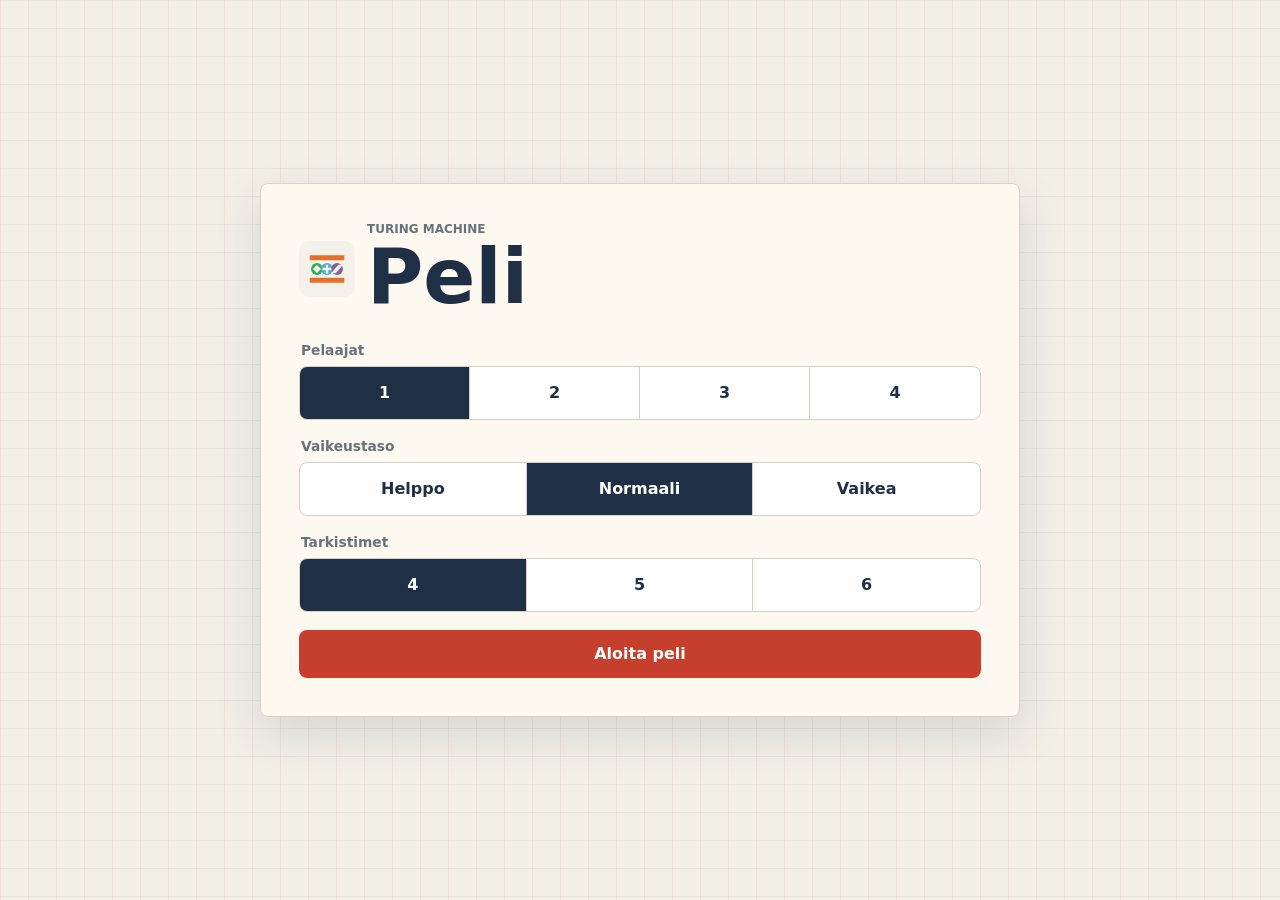
==== game/index.html @ 0ffe121a "the end fix" ====
<!doctype html>
<html lang="fi">
  <head>
    <meta charset="utf-8">
    <meta name="viewport" content="width=device-width, initial-scale=1, viewport-fit=cover">
    <meta name="theme-color" content="#f2efe7">
    <meta name="apple-mobile-web-app-capable" content="yes">
    <meta name="apple-mobile-web-app-status-bar-style" content="default">
    <meta name="apple-mobile-web-app-title" content="Turing-peli">
    <title>Turing-peli</title>
    <link rel="manifest" href="manifest.webmanifest">
    <link rel="apple-touch-icon" href="icons/apple-touch-icon.png">
    <link rel="icon" href="../icon.svg" type="image/svg+xml">
    <link rel="stylesheet" href="styles.css?v=12">
  </head>
  <body>
    <main class="game-shell">
      <section class="setup-screen" id="setup-screen" aria-labelledby="setup-title">
        <div class="setup-card">
          <div class="brand-row">
            <img src="../icon.svg" alt="" class="brand-mark">
            <div>
              <p class="eyebrow">Turing Machine</p>
              <h1 id="setup-title">Peli</h1>
            </div>
          </div>

          <form id="setup-form" class="setup-form" autocomplete="off">
            <fieldset>
              <legend>Pelaajat</legend>
              <div class="segmented player-count" role="radiogroup" aria-label="Pelaajien määrä">
                <label><input type="radio" name="players" value="1" checked><span>1</span></label>
                <label><input type="radio" name="players" value="2"><span>2</span></label>
                <label><input type="radio" name="players" value="3"><span>3</span></label>
                <label><input type="radio" name="players" value="4"><span>4</span></label>
              </div>
            </fieldset>

            <fieldset>
              <legend>Vaikeustaso</legend>
              <div class="segmented" role="radiogroup" aria-label="Vaikeustaso">
                <label><input type="radio" name="difficulty" value="EASY"><span>Helppo</span></label>
                <label><input type="radio" name="difficulty" value="STANDARD" checked><span>Normaali</span></label>
                <label><input type="radio" name="difficulty" value="HARD"><span>Vaikea</span></label>
              </div>
            </fieldset>

            <fieldset>
              <legend>Tarkistimet</legend>
              <div class="segmented" role="radiogroup" aria-label="Tarkistimien määrä">
                <label><input type="radio" name="verifiers" value="4" checked><span>4</span></label>
                <label><input type="radio" name="verifiers" value="5"><span>5</span></label>
                <label><input type="radio" name="verifiers" value="6"><span>6</span></label>
              </div>
            </fieldset>

            <button class="primary-button" type="submit">Aloita peli</button>
          </form>
        </div>
      </section>

      <section class="board-screen" id="board-screen" hidden>
        <aside class="score-panel">
          <div class="brand-row compact">
            <img src="../icon.svg" alt="" class="brand-mark">
            <div>
              <p class="eyebrow">Turing-peli</p>
              <h2 id="round-title">Kierros 1</h2>
            </div>
          </div>
          <div class="players" id="players"></div>
          <button class="ghost-button" id="new-game" type="button">Uusi peli</button>
        </aside>

        <section class="challenge-area" aria-labelledby="challenge-title">
          <div class="challenge-top">
            <div>
              <p class="eyebrow">Haaste</p>
              <h2 id="challenge-title">Valmis</h2>
            </div>
            <div class="symbol-badge" id="symbol-badge">#</div>
          </div>
          <div class="verifier-grid" id="verifier-grid"></div>
        </section>

        <section class="turn-panel" aria-labelledby="turn-title">
          <div class="turn-top">
            <div>
              <p class="eyebrow">Vuoro</p>
              <h2 id="turn-title">Pelaaja 1</h2>
            </div>
            <button class="secondary-button" id="pass-turn" type="button">Vaihda</button>
          </div>

          <div class="code-picker" aria-label="Testattava koodi">
            <div class="code-slot blue">
              <select id="blue-digit" aria-label="Sininen numero" autocomplete="off"></select>
            </div>
            <div class="code-slot yellow">
              <select id="yellow-digit" aria-label="Keltainen numero" autocomplete="off"></select>
            </div>
            <div class="code-slot purple">
              <select id="purple-digit" aria-label="Violetti numero" autocomplete="off"></select>
            </div>
          </div>

          <div class="test-row">
            <select id="verifier-select" aria-label="Valitse tarkistin"></select>
            <button class="primary-button" id="run-test" type="button">Testaa</button>
          </div>

          <div class="result-box" id="result-box">Valitse koodi ja tarkistin.</div>

          <div class="solve-box">
            <p class="eyebrow">Ratkaisuveikkaus</p>
            <div class="guess-row">
              <button class="secondary-button guess-button" data-guess="current" type="button">Arvaa valittu koodi</button>
              <button class="ghost-button" id="reveal-game" type="button">Paljasta itselle</button>
            </div>
          </div>

          <div class="notes">
            <label for="player-notes">Omat muistiinpanot</label>
            <textarea id="player-notes" spellcheck="false"></textarea>
          </div>

          <div class="log-panel">
            <p class="eyebrow">Oma loki</p>
            <ol id="player-log"></ol>
          </div>
        </section>
      </section>
    </main>

    <dialog id="turn-dialog" class="turn-dialog">
      <form method="dialog">
        <p class="eyebrow">Vuoron vaihto</p>
        <h2 id="dialog-title">Pelaaja 1</h2>
        <p id="dialog-copy">Anna iPad seuraavalle pelaajalle.</p>
        <button class="primary-button" value="ready">Aloita vuoro</button>
      </form>
    </dialog>

    <dialog id="end-dialog" class="turn-dialog">
      <form method="dialog">
        <p class="eyebrow" id="end-eyebrow">Peli päättyi</p>
        <h2 id="end-title">Ratkaistu</h2>
        <p id="end-copy"></p>
        <button class="primary-button" value="ok">Sulje</button>
      </form>
    </dialog>

    <script src="../app.js?v=17"></script>
    <script src="game.js?v=14" type="module"></script>
  </body>
</html>
---- game/styles.css ----
:root {
  color-scheme: light;
  --paper: #f2efe7;
  --ink: #1f2f46;
  --muted: #68717d;
  --panel: #fffaf1;
  --line: #d8d0c2;
  --red: #c63f2d;
  --green: #2f9e62;
  --blue: #2f7ea4;
  --violet: #725b9d;
  --orange: #df6f2b;
  --shadow: 0 18px 48px rgba(31, 47, 70, 0.13);
  font-family: ui-sans-serif, system-ui, -apple-system, BlinkMacSystemFont, "Segoe UI", sans-serif;
}

* {
  box-sizing: border-box;
}

[hidden] {
  display: none !important;
}

html,
body {
  height: 100%;
}

body {
  margin: 0;
  color: var(--ink);
  background:
    linear-gradient(90deg, rgba(198, 63, 45, 0.08) 0 1px, transparent 1px 100%),
    linear-gradient(180deg, rgba(31, 47, 70, 0.06) 0 1px, transparent 1px 100%),
    var(--paper);
  background-size: 28px 28px;
}

button,
select,
textarea {
  font: inherit;
}

button {
  border: 0;
  cursor: pointer;
}

.game-shell {
  height: 100vh;
  height: 100dvh;
  overflow: hidden;
  padding: max(14px, env(safe-area-inset-top)) max(14px, env(safe-area-inset-right)) max(14px, env(safe-area-inset-bottom)) max(14px, env(safe-area-inset-left));
}

.setup-screen {
  min-height: 100%;
  display: grid;
  place-items: center;
}

.setup-card,
.score-panel,
.challenge-area,
.turn-panel {
  border: 1px solid var(--line);
  border-radius: 8px;
  background: rgba(255, 250, 241, 0.96);
  box-shadow: var(--shadow);
}

.setup-card {
  width: min(760px, 100%);
  padding: clamp(22px, 4vw, 38px);
}

.brand-row,
.challenge-top,
.turn-top,
.player-card {
  display: flex;
  align-items: center;
  justify-content: space-between;
  gap: 12px;
}

.brand-row {
  justify-content: flex-start;
  margin-bottom: 26px;
}

.brand-row.compact {
  margin-bottom: 18px;
}

.brand-mark {
  width: 56px;
  height: 56px;
}

.eyebrow {
  margin: 0 0 3px;
  color: var(--muted);
  font-size: 0.75rem;
  font-weight: 850;
  letter-spacing: 0;
  text-transform: uppercase;
}

h1,
h2 {
  margin: 0;
  line-height: 1;
  letter-spacing: 0;
}

h1 {
  font-size: clamp(2.5rem, 6vw, 4.8rem);
}

h2 {
  font-size: clamp(1.45rem, 2.4vw, 2.1rem);
}

.setup-form {
  display: grid;
  gap: 18px;
}

fieldset {
  min-width: 0;
  margin: 0;
  padding: 0;
  border: 0;
}

legend,
.notes label {
  display: block;
  margin-bottom: 8px;
  color: var(--muted);
  font-size: 0.86rem;
  font-weight: 800;
}

.segmented {
  display: grid;
  grid-template-columns: repeat(3, minmax(0, 1fr));
  border: 1px solid var(--line);
  border-radius: 8px;
  overflow: hidden;
  background: white;
}

.player-count {
  grid-template-columns: repeat(4, minmax(0, 1fr));
}

.segmented input {
  position: absolute;
  opacity: 0;
  pointer-events: none;
}

.segmented span {
  display: grid;
  min-height: 52px;
  place-items: center;
  border-right: 1px solid var(--line);
  font-size: 1rem;
  font-weight: 850;
}

.segmented label:last-child span {
  border-right: 0;
}

.segmented input:checked + span {
  color: white;
  background: var(--ink);
}

.primary-button,
.secondary-button,
.ghost-button {
  min-height: 48px;
  border-radius: 8px;
  padding: 0 14px;
  font-weight: 850;
}

.primary-button {
  color: white;
  background: var(--red);
}

.primary-button:disabled {
  cursor: default;
  opacity: 0.58;
}

.secondary-button {
  color: var(--ink);
  border: 1px solid var(--line);
  background: white;
}

.ghost-button {
  color: var(--ink);
  border: 1px dashed var(--line);
  background: transparent;
}

.board-screen {
  height: 100%;
  min-height: 0;
  display: grid;
  grid-template-columns: 220px minmax(360px, 1fr) 360px;
  gap: 12px;
}

.score-panel,
.challenge-area,
.turn-panel {
  min-width: 0;
  min-height: 0;
  padding: 16px;
}

.score-panel,
.turn-panel {
  display: flex;
  flex-direction: column;
  gap: 14px;
  overflow-y: auto;
  overscroll-behavior: contain;
}

.challenge-area {
  overflow-y: auto;
  overscroll-behavior: contain;
}

.players {
  display: grid;
  gap: 8px;
}

.player-card {
  min-height: 58px;
  padding: 10px;
  border: 1px solid var(--line);
  border-radius: 8px;
  background: white;
}

.player-card.active {
  border-color: var(--green);
  box-shadow: inset 4px 0 0 var(--green);
}

.player-name {
  font-weight: 900;
}

.player-meta {
  color: var(--muted);
  font-size: 0.78rem;
  font-weight: 750;
}

.symbol-badge {
  width: 50px;
  height: 50px;
  display: grid;
  place-items: center;
  border: 2px solid currentColor;
  border-radius: 8px;
  color: var(--blue);
  background: white;
  font-size: 1.8rem;
  font-weight: 900;
}

.symbol-badge.lozenge {
  color: var(--green);
}

.symbol-badge.pound {
  color: var(--orange);
}

.symbol-badge.slash {
  color: var(--blue);
}

.symbol-badge.currency {
  color: var(--violet);
}

.verifier-grid {
  margin-top: 12px;
  display: grid;
  grid-template-columns: repeat(2, minmax(0, 1fr));
  gap: 9px;
}

.verifier-grid[data-count="5"],
.verifier-grid[data-count="6"] {
  grid-template-columns: repeat(2, minmax(0, 1fr));
}

.verifier-card {
  min-height: 132px;
  padding: 12px;
  border: 1px solid var(--line);
  border-radius: 8px;
  background: white;
}

.verifier-heading {
  display: flex;
  align-items: center;
  gap: 5px;
  min-width: 0;
}

.verifier-label {
  display: inline-grid;
  width: 30px;
  height: 30px;
  flex: 0 0 auto;
  place-items: center;
  border-radius: 50%;
  color: white;
  background: var(--green);
  font-weight: 900;
}

.verifier-number {
  display: inline-grid;
  min-width: 28px;
  height: 24px;
  padding: 0 6px;
  place-items: center;
  border-radius: 5px;
  color: white;
  background: var(--ink);
  font-size: 0.72rem;
  font-weight: 900;
}

.check-number {
  margin-left: auto;
  color: var(--ink);
  font-size: 0.86rem;
  line-height: 1;
  font-weight: 900;
}

.check-symbol {
  color: var(--ink);
  font-size: 0.86rem;
  line-height: 1;
  font-weight: 900;
}

.criterion-list {
  min-height: 38px;
  margin: 12px 0 0;
  color: var(--muted);
  font-size: 0.84rem;
  line-height: 1.24;
}

.criterion-list .color-token {
  display: inline-block;
  width: 0.86em;
  height: 0.86em;
  margin: 0 0.06em;
  vertical-align: -0.08em;
}

.criterion-list .color-token.blue {
  width: 0;
  height: 0;
  border-left: 0.48em solid transparent;
  border-right: 0.48em solid transparent;
  border-bottom: 0.86em solid var(--blue);
}

.criterion-list .color-token.yellow {
  background: var(--orange);
}

.criterion-list .color-token.purple {
  border-radius: 50%;
  background: var(--violet);
}

.code-picker {
  display: grid;
  grid-template-columns: repeat(3, minmax(0, 1fr));
  gap: 8px;
}

.code-slot {
  min-width: 0;
  height: 72px;
  position: relative;
  display: grid;
  place-items: center;
}

.code-slot::before {
  content: "";
  position: absolute;
  top: 0;
  left: 50%;
  z-index: 0;
  width: 72px;
  height: 72px;
  transform: translateX(-50%);
  background: var(--slot-color);
}

.code-slot::after {
  content: attr(data-digit);
  position: absolute;
  left: 50%;
  top: 50%;
  z-index: 1;
  transform: translate(-50%, -50%);
  color: white;
  font-size: 1.8rem;
  font-weight: 950;
  line-height: 1;
  pointer-events: none;
}

.code-slot.digit-refresh::after {
  transform: translate(-50%, -50%) translateZ(0);
}

.code-slot.blue::after {
  transform: translate(-50%, -34%);
}

.code-slot.blue.digit-refresh::after {
  transform: translate(-50%, -34%) translateZ(0);
}

.code-slot.blue {
  --slot-color: var(--blue);
}

.code-slot.blue::before {
  clip-path: polygon(50% 0, 100% 100%, 0 100%);
}

.code-slot.yellow {
  --slot-color: var(--orange);
}

.code-slot.yellow::before {
  border-radius: 8px;
}

.code-slot.purple {
  --slot-color: var(--violet);
}

.code-slot.purple::before {
  border-radius: 50%;
}

select,
textarea {
  width: 100%;
  border: 1px solid var(--line);
  border-radius: 8px;
  color: var(--ink);
  background: white;
  outline: 0;
}

select {
  height: 48px;
  padding: 0 10px;
  font-weight: 850;
}

.code-slot select {
  display: none;
}

.code-slot select option {
  color: var(--ink);
  background: white;
}

.digit-trigger {
  position: absolute;
  inset: 0;
  z-index: 3;
  border: 0;
  border-radius: 8px;
  color: transparent;
  background: transparent;
  -webkit-tap-highlight-color: transparent;
  touch-action: manipulation;
}

.digit-trigger:focus-visible {
  outline: 3px solid rgba(31, 47, 70, 0.36);
  outline-offset: 5px;
}

.digit-trigger:disabled {
  cursor: default;
}

.digit-menu {
  position: absolute;
  top: 76px;
  left: 50%;
  z-index: 30;
  width: 56px;
  overflow: hidden;
  transform: translateX(-50%);
  border: 1px solid color-mix(in srgb, var(--slot-color) 55%, #ffffff);
  border-radius: 8px;
  background: white;
  box-shadow: 0 10px 22px rgba(31, 47, 70, 0.22);
}

.digit-menu-option {
  width: 100%;
  height: 42px;
  display: grid;
  place-items: center;
  color: var(--ink);
  background: white;
  font-size: 1.28rem;
  font-weight: 900;
}

.digit-menu-option + .digit-menu-option {
  border-top: 1px solid #ece5da;
}

.digit-menu-option:hover,
.digit-menu-option:focus-visible {
  color: white;
  background: var(--slot-color);
}

.digit-menu-option.selected {
  color: white;
  background: var(--slot-color);
}

.test-row,
.guess-row {
  display: grid;
  grid-template-columns: minmax(0, 1fr) 120px;
  gap: 8px;
}

.result-box {
  min-height: 64px;
  padding: 12px;
  display: grid;
  align-content: center;
  border: 1px solid var(--line);
  border-radius: 8px;
  background: white;
  font-weight: 850;
}

.result-box.yes {
  border-color: var(--green);
  color: #17663c;
}

.result-box.no {
  border-color: var(--red);
  color: #8b261a;
}

.notes {
  min-height: 0;
}

textarea {
  height: clamp(76px, 15vh, 118px);
  min-height: 76px;
  resize: none;
  padding: 10px;
  line-height: 1.35;
}

.log-panel {
  min-height: 0;
  flex: 1 1 auto;
  overflow-y: auto;
  overscroll-behavior: contain;
  border-top: 1px solid var(--line);
  padding-top: 12px;
}

.log-panel ol {
  margin: 8px 0 0;
  padding-left: 20px;
  color: var(--muted);
  font-size: 0.85rem;
  line-height: 1.35;
}

.turn-dialog {
  width: min(520px, calc(100vw - 40px));
  border: 1px solid var(--line);
  border-radius: 8px;
  padding: 0;
  background: var(--panel);
  color: var(--ink);
  box-shadow: var(--shadow);
}

.turn-dialog::backdrop {
  background: rgba(31, 47, 70, 0.72);
}

.turn-dialog form {
  padding: 28px;
  display: grid;
  gap: 16px;
}

.turn-dialog p {
  margin: 0;
  color: var(--muted);
}

@media (orientation: portrait), (max-width: 860px) {
  .game-shell {
    height: auto;
    min-height: 100dvh;
    overflow: visible;
  }

  .board-screen {
    height: auto;
    grid-template-columns: 1fr;
  }

  .verifier-grid,
  .verifier-grid[data-count="5"],
  .verifier-grid[data-count="6"] {
    grid-template-columns: repeat(2, minmax(0, 1fr));
  }
}
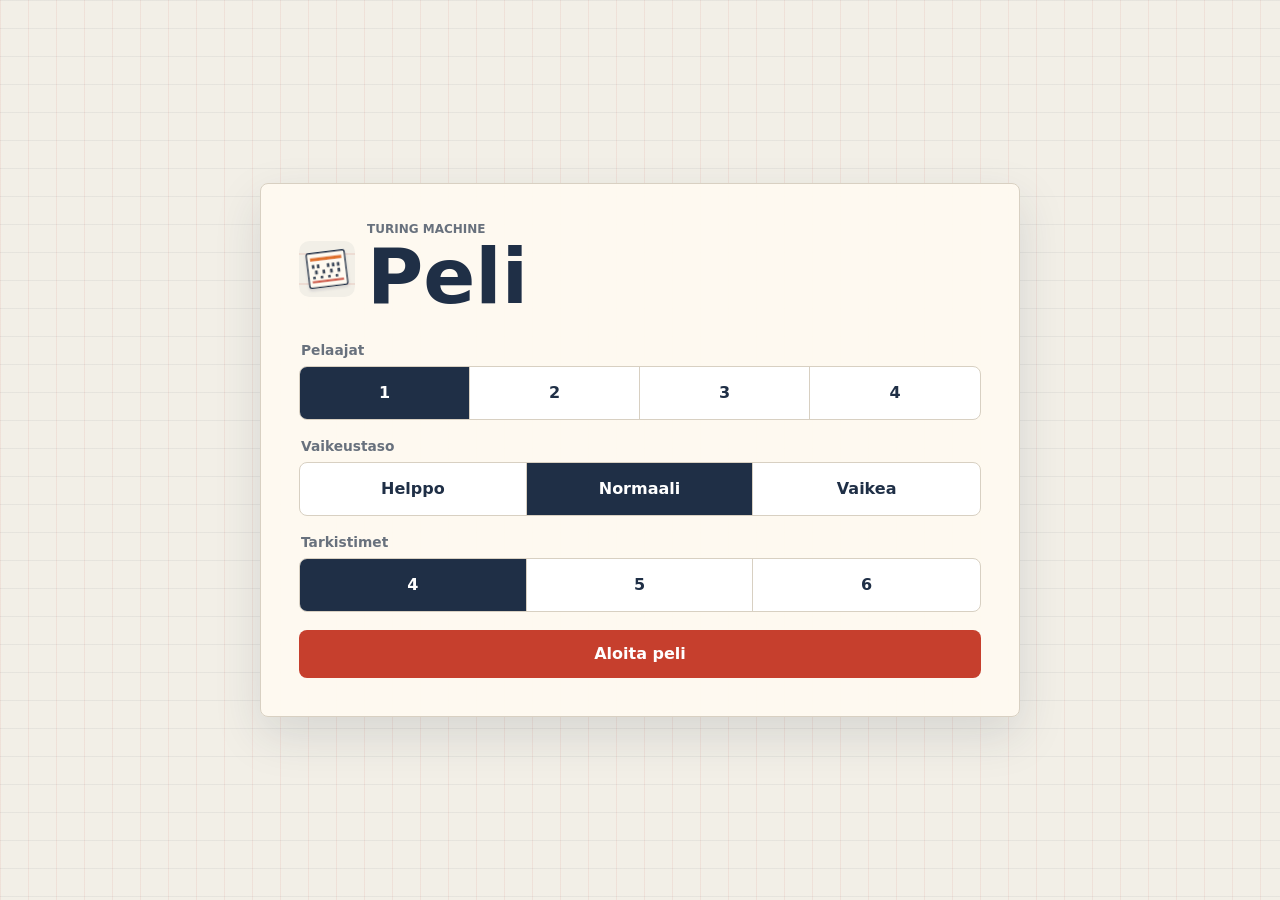
==== commit d754ba75: "Clarify verifier tests in game UI" ====
--- a/game/index.html
+++ b/game/index.html
@@ -11,7 +11,7 @@
     <link rel="manifest" href="manifest.webmanifest">
     <link rel="apple-touch-icon" href="icons/apple-touch-icon.png">
     <link rel="icon" href="../icon.svg" type="image/svg+xml">
-    <link rel="stylesheet" href="styles.css?v=12">
+    <link rel="stylesheet" href="styles.css?v=14">
   </head>
   <body>
     <main class="game-shell">
@@ -78,7 +78,10 @@
               <p class="eyebrow">Haaste</p>
               <h2 id="challenge-title">Valmis</h2>
             </div>
-            <div class="symbol-badge" id="symbol-badge">#</div>
+            <div class="badge-group">
+              <button class="help-badge" id="verifier-help" type="button" aria-label="Näytä tarkastajan selitys">?</button>
+              <div class="symbol-badge" id="symbol-badge">#</div>
+            </div>
           </div>
           <div class="verifier-grid" id="verifier-grid"></div>
         </section>
@@ -150,7 +153,17 @@
       </form>
     </dialog>
 
+    <dialog id="verifier-help-dialog" class="turn-dialog">
+      <form method="dialog">
+        <p class="eyebrow">Tarkastaja</p>
+        <h2>Miten tarkastaja toimii?</h2>
+        <p>Tarkastaja testaa vain yhtä kortin mahdollisista testeistä. Se ei tutki kortin muita testejä eikä välitä siitä, ovatko ne tosia vai epätosia.</p>
+        <p>Tarkastajan käyttämä testi pitää paikkansa oikealle koodille. Vastaus on kyllä, jos sama testi pitää paikkansa myös pelaajan koodille. Muuten vastaus on ei.</p>
+        <button class="primary-button" value="ok">Sulje</button>
+      </form>
+    </dialog>
+
     <script src="../app.js?v=17"></script>
-    <script src="game.js?v=14" type="module"></script>
+    <script src="game.js?v=16" type="module"></script>
   </body>
 </html>
--- a/game/styles.css
+++ b/game/styles.css
@@ -213,6 +213,32 @@
   background: transparent;
 }
 
+.badge-group {
+  display: flex;
+  align-items: center;
+  gap: 8px;
+  flex: 0 0 auto;
+}
+
+.help-badge {
+  width: 36px;
+  height: 36px;
+  display: grid;
+  place-items: center;
+  border: 2px solid var(--line);
+  border-radius: 8px;
+  color: var(--ink);
+  background: white;
+  font-size: 1.2rem;
+  font-weight: 900;
+  line-height: 1;
+}
+
+.help-badge:hover,
+.help-badge:focus-visible {
+  border-color: var(--red);
+}
+
 .board-screen {
   height: 100%;
   min-height: 0;
@@ -318,6 +344,33 @@
   border: 1px solid var(--line);
   border-radius: 8px;
   background: white;
+  cursor: pointer;
+  transition: border-color 140ms ease, box-shadow 140ms ease, transform 140ms ease, opacity 140ms ease;
+}
+
+.verifier-card:hover,
+.verifier-card:focus-visible {
+  border-color: var(--blue);
+  box-shadow: 0 8px 18px rgba(28, 69, 135, 0.12);
+  outline: 0;
+  transform: translateY(-1px);
+}
+
+.verifier-card.selected {
+  border-color: var(--blue);
+  box-shadow: 0 0 0 2px rgba(28, 69, 135, 0.18);
+}
+
+.verifier-card.used {
+  cursor: default;
+  opacity: 0.62;
+}
+
+.verifier-card.used:hover,
+.verifier-card.used:focus-visible {
+  border-color: var(--line);
+  box-shadow: none;
+  transform: none;
 }
 
 .verifier-heading {
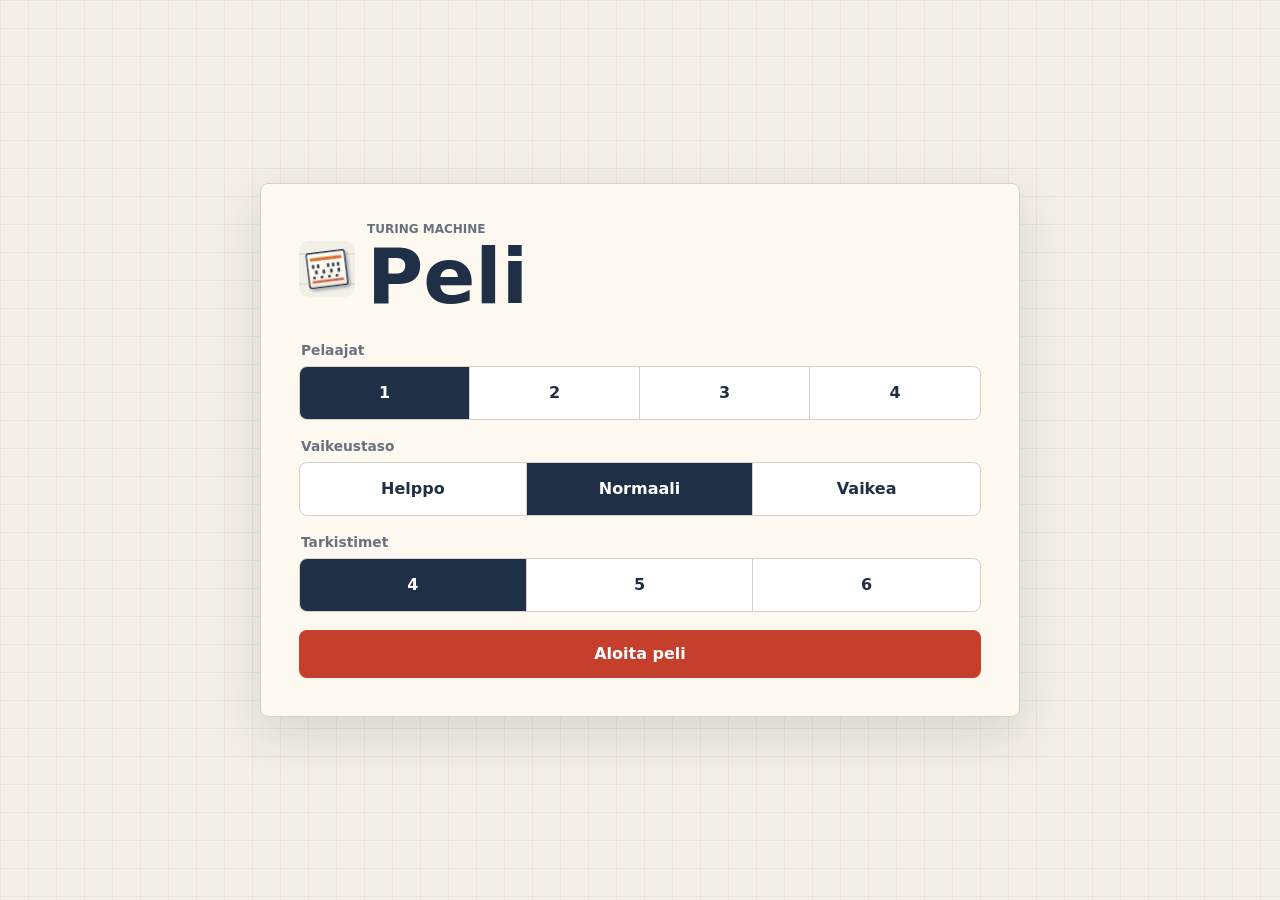
==== commit 2514000a: "Keep challenge generator searching in worker" ====
--- a/game/index.html
+++ b/game/index.html
@@ -11,7 +11,7 @@
     <link rel="manifest" href="manifest.webmanifest">
     <link rel="apple-touch-icon" href="icons/apple-touch-icon.png">
     <link rel="icon" href="../icon.svg" type="image/svg+xml">
-    <link rel="stylesheet" href="styles.css?v=14">
+    <link rel="stylesheet" href="styles.css?v=15">
   </head>
   <body>
     <main class="game-shell">
@@ -55,6 +55,7 @@
             </fieldset>
 
             <button class="primary-button" type="submit">Aloita peli</button>
+            <p class="generation-error" id="generation-error" role="alert" hidden></p>
           </form>
         </div>
       </section>
@@ -163,7 +164,27 @@
       </form>
     </dialog>
 
-    <script src="../app.js?v=17"></script>
-    <script src="game.js?v=16" type="module"></script>
+    <div class="generation-overlay" id="generation-overlay" role="status" aria-live="polite" aria-hidden="true" hidden>
+      <div class="generation-card">
+        <div class="apple-spinner" aria-hidden="true">
+          <span></span>
+          <span></span>
+          <span></span>
+          <span></span>
+          <span></span>
+          <span></span>
+          <span></span>
+          <span></span>
+          <span></span>
+          <span></span>
+          <span></span>
+          <span></span>
+        </div>
+        <p>Generoidaan tehtävää...</p>
+      </div>
+    </div>
+
+    <script src="../app.js?v=19"></script>
+    <script src="game.js?v=18" type="module"></script>
   </body>
 </html>
--- a/game/styles.css
+++ b/game/styles.css
@@ -697,6 +697,127 @@
   color: var(--muted);
 }
 
+.generation-overlay {
+  position: fixed;
+  inset: 0;
+  z-index: 100;
+  display: grid;
+  place-items: center;
+  padding: 24px;
+  background: rgba(242, 239, 231, 0.62);
+  backdrop-filter: blur(12px);
+}
+
+.generation-card {
+  min-width: 190px;
+  padding: 22px 24px;
+  display: grid;
+  justify-items: center;
+  gap: 14px;
+  border: 1px solid rgba(216, 208, 194, 0.82);
+  border-radius: 8px;
+  background: rgba(255, 250, 241, 0.94);
+  box-shadow: var(--shadow);
+}
+
+.generation-card p {
+  margin: 0;
+  color: var(--ink);
+  font-weight: 850;
+}
+
+.generation-error {
+  margin: 0;
+  color: #8b261a;
+  font-weight: 800;
+  line-height: 1.35;
+}
+
+.apple-spinner {
+  position: relative;
+  width: 42px;
+  height: 42px;
+  animation: apple-spinner-rotate 0.9s steps(12) infinite;
+}
+
+.apple-spinner span {
+  position: absolute;
+  top: 3px;
+  left: 50%;
+  width: 4px;
+  height: 10px;
+  margin-left: -2px;
+  border-radius: 999px;
+  background: var(--ink);
+  transform-origin: 2px 18px;
+}
+
+.apple-spinner span:nth-child(1) {
+  opacity: 1;
+  transform: rotate(0deg);
+}
+
+.apple-spinner span:nth-child(2) {
+  opacity: 0.92;
+  transform: rotate(30deg);
+}
+
+.apple-spinner span:nth-child(3) {
+  opacity: 0.84;
+  transform: rotate(60deg);
+}
+
+.apple-spinner span:nth-child(4) {
+  opacity: 0.76;
+  transform: rotate(90deg);
+}
+
+.apple-spinner span:nth-child(5) {
+  opacity: 0.68;
+  transform: rotate(120deg);
+}
+
+.apple-spinner span:nth-child(6) {
+  opacity: 0.6;
+  transform: rotate(150deg);
+}
+
+.apple-spinner span:nth-child(7) {
+  opacity: 0.52;
+  transform: rotate(180deg);
+}
+
+.apple-spinner span:nth-child(8) {
+  opacity: 0.44;
+  transform: rotate(210deg);
+}
+
+.apple-spinner span:nth-child(9) {
+  opacity: 0.36;
+  transform: rotate(240deg);
+}
+
+.apple-spinner span:nth-child(10) {
+  opacity: 0.28;
+  transform: rotate(270deg);
+}
+
+.apple-spinner span:nth-child(11) {
+  opacity: 0.2;
+  transform: rotate(300deg);
+}
+
+.apple-spinner span:nth-child(12) {
+  opacity: 0.12;
+  transform: rotate(330deg);
+}
+
+@keyframes apple-spinner-rotate {
+  to {
+    transform: rotate(360deg);
+  }
+}
+
 @media (orientation: portrait), (max-width: 860px) {
   .game-shell {
     height: auto;
